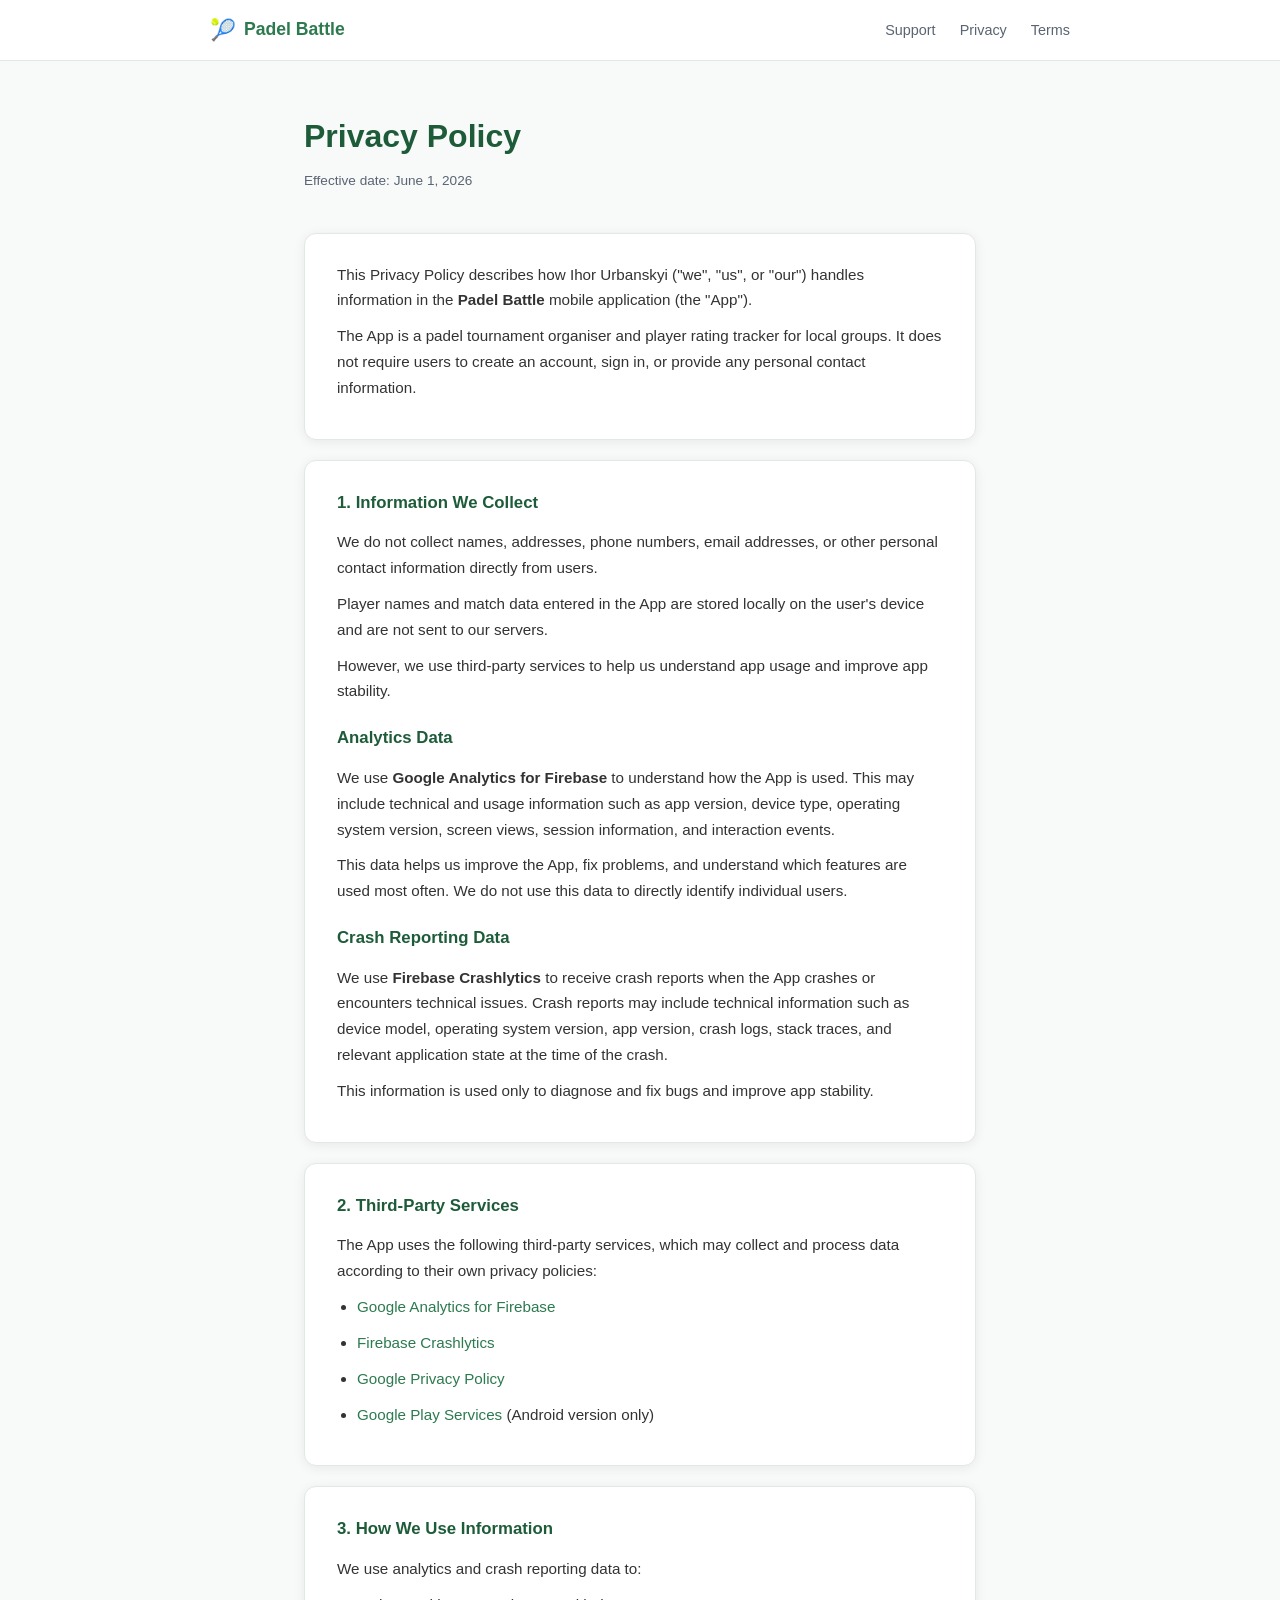
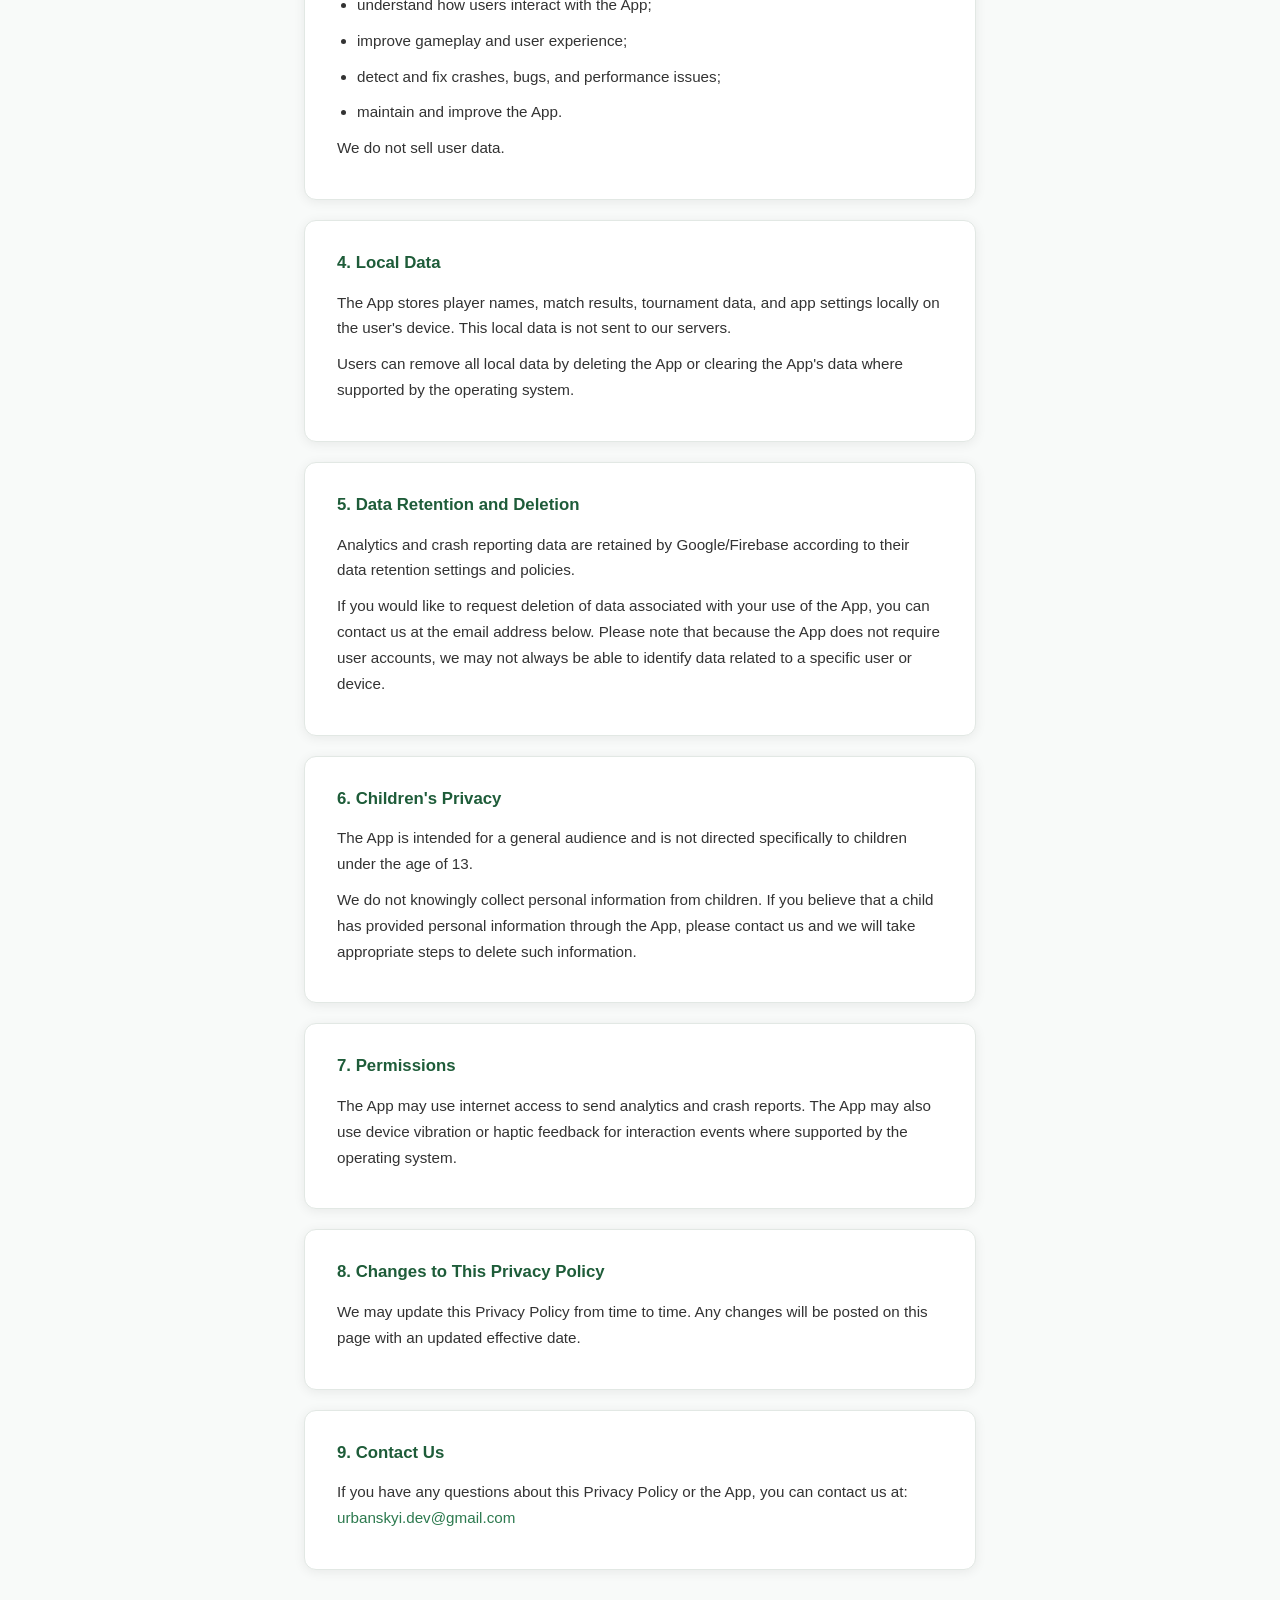
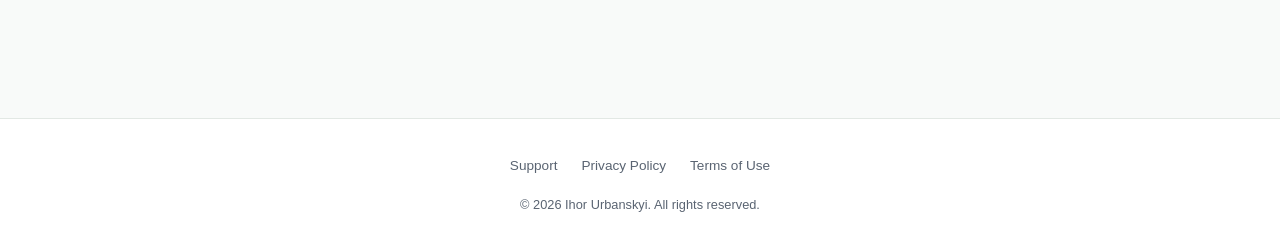
==== privacy-policy.html @ 52462bdc "Initial site — landing, privacy policy, support, terms" ====
<!DOCTYPE html>
<html lang="en">
<head>
  <meta charset="UTF-8" />
  <meta name="viewport" content="width=device-width, initial-scale=1.0" />
  <title>Privacy Policy — Padel Battle</title>
  <meta name="description" content="Privacy Policy for the Padel Battle mobile app." />
  <link rel="stylesheet" href="style.css" />
</head>
<body>

  <nav>
    <div class="nav-inner">
      <a href="index.html" class="nav-logo"><span>🎾</span> Padel Battle</a>
      <ul class="nav-links">
        <li><a href="support.html">Support</a></li>
        <li><a href="privacy-policy.html">Privacy</a></li>
        <li><a href="terms.html">Terms</a></li>
      </ul>
    </div>
  </nav>

  <main class="legal-page">
    <div class="page-header">
      <h1>Privacy Policy</h1>
      <p class="meta">Effective date: June 1, 2026</p>
    </div>

    <div class="legal-section">
      <p>
        This Privacy Policy describes how Ihor Urbanskyi ("we", "us", or "our") handles information
        in the <strong>Padel Battle</strong> mobile application (the "App").
      </p>
      <p>
        The App is a padel tournament organiser and player rating tracker for local groups.
        It does not require users to create an account, sign in, or provide any personal contact information.
      </p>
    </div>

    <div class="legal-section">
      <h2>1. Information We Collect</h2>
      <p>
        We do not collect names, addresses, phone numbers, email addresses, or other personal
        contact information directly from users.
      </p>
      <p>
        Player names and match data entered in the App are stored locally on the user's device
        and are not sent to our servers.
      </p>
      <p>
        However, we use third-party services to help us understand app usage and improve app stability.
      </p>

      <h2 style="margin-top: 20px;">Analytics Data</h2>
      <p>
        We use <strong>Google Analytics for Firebase</strong> to understand how the App is used.
        This may include technical and usage information such as app version, device type, operating
        system version, screen views, session information, and interaction events.
      </p>
      <p>
        This data helps us improve the App, fix problems, and understand which features are used most often.
        We do not use this data to directly identify individual users.
      </p>

      <h2 style="margin-top: 20px;">Crash Reporting Data</h2>
      <p>
        We use <strong>Firebase Crashlytics</strong> to receive crash reports when the App crashes or
        encounters technical issues. Crash reports may include technical information such as device model,
        operating system version, app version, crash logs, stack traces, and relevant application state
        at the time of the crash.
      </p>
      <p>
        This information is used only to diagnose and fix bugs and improve app stability.
      </p>
    </div>

    <div class="legal-section">
      <h2>2. Third-Party Services</h2>
      <p>The App uses the following third-party services, which may collect and process data according to their own privacy policies:</p>
      <ul>
        <li><a href="https://firebase.google.com/policies/analytics" target="_blank" rel="noopener">Google Analytics for Firebase</a></li>
        <li><a href="https://firebase.google.com/support/privacy" target="_blank" rel="noopener">Firebase Crashlytics</a></li>
        <li><a href="https://policies.google.com/privacy" target="_blank" rel="noopener">Google Privacy Policy</a></li>
        <li><a href="https://www.google.com/policies/privacy/" target="_blank" rel="noopener">Google Play Services</a> (Android version only)</li>
      </ul>
    </div>

    <div class="legal-section">
      <h2>3. How We Use Information</h2>
      <p>We use analytics and crash reporting data to:</p>
      <ul>
        <li>understand how users interact with the App;</li>
        <li>improve gameplay and user experience;</li>
        <li>detect and fix crashes, bugs, and performance issues;</li>
        <li>maintain and improve the App.</li>
      </ul>
      <p>We do not sell user data.</p>
    </div>

    <div class="legal-section">
      <h2>4. Local Data</h2>
      <p>
        The App stores player names, match results, tournament data, and app settings locally
        on the user's device. This local data is not sent to our servers.
      </p>
      <p>
        Users can remove all local data by deleting the App or clearing the App's data
        where supported by the operating system.
      </p>
    </div>

    <div class="legal-section">
      <h2>5. Data Retention and Deletion</h2>
      <p>
        Analytics and crash reporting data are retained by Google/Firebase according to their
        data retention settings and policies.
      </p>
      <p>
        If you would like to request deletion of data associated with your use of the App,
        you can contact us at the email address below. Please note that because the App does not
        require user accounts, we may not always be able to identify data related to a specific
        user or device.
      </p>
    </div>

    <div class="legal-section">
      <h2>6. Children's Privacy</h2>
      <p>
        The App is intended for a general audience and is not directed specifically to children
        under the age of 13.
      </p>
      <p>
        We do not knowingly collect personal information from children. If you believe that a child
        has provided personal information through the App, please contact us and we will take
        appropriate steps to delete such information.
      </p>
    </div>

    <div class="legal-section">
      <h2>7. Permissions</h2>
      <p>
        The App may use internet access to send analytics and crash reports.
        The App may also use device vibration or haptic feedback for interaction events
        where supported by the operating system.
      </p>
    </div>

    <div class="legal-section">
      <h2>8. Changes to This Privacy Policy</h2>
      <p>
        We may update this Privacy Policy from time to time. Any changes will be posted on this page
        with an updated effective date.
      </p>
    </div>

    <div class="legal-section">
      <h2>9. Contact Us</h2>
      <p>
        If you have any questions about this Privacy Policy or the App, you can contact us at:<br />
        <a href="mailto:urbanskyi.dev@gmail.com">urbanskyi.dev@gmail.com</a>
      </p>
    </div>
  </main>

  <footer>
    <div class="footer-inner">
      <ul class="footer-links">
        <li><a href="support.html">Support</a></li>
        <li><a href="privacy-policy.html">Privacy Policy</a></li>
        <li><a href="terms.html">Terms of Use</a></li>
      </ul>
      <p class="footer-copy">&copy; 2026 Ihor Urbanskyi. All rights reserved.</p>
    </div>
  </footer>

</body>
</html>
---- style.css ----
:root {
  --green: #2d7a4f;
  --green-light: #3aa063;
  --green-dark: #1e5c39;
  --bg: #f8faf9;
  --surface: #ffffff;
  --text: #1a1a1a;
  --text-muted: #5a6472;
  --border: #e2e8e4;
  --radius: 12px;
  --shadow: 0 2px 12px rgba(0, 0, 0, 0.07);
}

* {
  box-sizing: border-box;
  margin: 0;
  padding: 0;
}

body {
  font-family: -apple-system, BlinkMacSystemFont, "Segoe UI", Roboto, Helvetica, Arial, sans-serif;
  background: var(--bg);
  color: var(--text);
  line-height: 1.7;
  font-size: 16px;
}

/* ── NAV ── */
nav {
  background: var(--surface);
  border-bottom: 1px solid var(--border);
  padding: 0 24px;
  position: sticky;
  top: 0;
  z-index: 100;
}

.nav-inner {
  max-width: 860px;
  margin: 0 auto;
  display: flex;
  align-items: center;
  justify-content: space-between;
  height: 60px;
}

.nav-logo {
  font-weight: 700;
  font-size: 1.1rem;
  color: var(--green);
  text-decoration: none;
  display: flex;
  align-items: center;
  gap: 8px;
}

.nav-logo span {
  font-size: 1.3rem;
}

.nav-links {
  display: flex;
  gap: 24px;
  list-style: none;
}

.nav-links a {
  color: var(--text-muted);
  text-decoration: none;
  font-size: 0.9rem;
  font-weight: 500;
  transition: color 0.2s;
}

.nav-links a:hover {
  color: var(--green);
}

/* ── HERO ── */
.hero {
  background: linear-gradient(135deg, var(--green-dark) 0%, var(--green) 60%, var(--green-light) 100%);
  color: #fff;
  padding: 80px 24px;
  text-align: center;
}

.hero-icon {
  font-size: 4rem;
  margin-bottom: 16px;
  display: block;
}

.hero h1 {
  font-size: 2.8rem;
  font-weight: 800;
  letter-spacing: -0.5px;
  margin-bottom: 16px;
}

.hero p {
  font-size: 1.15rem;
  opacity: 0.9;
  max-width: 520px;
  margin: 0 auto 32px;
}

.badge-row {
  display: flex;
  justify-content: center;
  gap: 16px;
  flex-wrap: wrap;
}

.store-badge {
  display: inline-flex;
  align-items: center;
  gap: 8px;
  background: rgba(255, 255, 255, 0.15);
  border: 1.5px solid rgba(255, 255, 255, 0.35);
  color: #fff;
  text-decoration: none;
  padding: 10px 20px;
  border-radius: 50px;
  font-size: 0.9rem;
  font-weight: 600;
  backdrop-filter: blur(4px);
  transition: background 0.2s, border-color 0.2s;
}

.store-badge:hover {
  background: rgba(255, 255, 255, 0.25);
  border-color: rgba(255, 255, 255, 0.6);
}

/* ── FEATURES ── */
.features {
  padding: 64px 24px;
}

.features-grid {
  max-width: 860px;
  margin: 0 auto;
  display: grid;
  grid-template-columns: repeat(auto-fit, minmax(220px, 1fr));
  gap: 24px;
}

.feature-card {
  background: var(--surface);
  border: 1px solid var(--border);
  border-radius: var(--radius);
  padding: 28px 24px;
  box-shadow: var(--shadow);
}

.feature-card .icon {
  font-size: 2rem;
  margin-bottom: 12px;
  display: block;
}

.feature-card h3 {
  font-size: 1rem;
  font-weight: 700;
  margin-bottom: 6px;
  color: var(--green-dark);
}

.feature-card p {
  font-size: 0.9rem;
  color: var(--text-muted);
}

/* ── LEGAL PAGE ── */
.legal-page {
  max-width: 720px;
  margin: 48px auto;
  padding: 0 24px 80px;
}

.legal-page .page-header {
  margin-bottom: 40px;
}

.legal-page .page-header h1 {
  font-size: 2rem;
  font-weight: 800;
  color: var(--green-dark);
  margin-bottom: 6px;
}

.legal-page .page-header .meta {
  font-size: 0.85rem;
  color: var(--text-muted);
}

.legal-section {
  background: var(--surface);
  border: 1px solid var(--border);
  border-radius: var(--radius);
  padding: 28px 32px;
  margin-bottom: 20px;
  box-shadow: var(--shadow);
}

.legal-section h2 {
  font-size: 1.05rem;
  font-weight: 700;
  color: var(--green-dark);
  margin-bottom: 12px;
}

.legal-section p,
.legal-section li {
  font-size: 0.95rem;
  color: #333;
  margin-bottom: 10px;
}

.legal-section ul,
.legal-section ol {
  padding-left: 20px;
}

.legal-section a {
  color: var(--green);
  text-decoration: none;
}

.legal-section a:hover {
  text-decoration: underline;
}

/* ── SUPPORT PAGE ── */
.support-page {
  max-width: 720px;
  margin: 48px auto;
  padding: 0 24px 80px;
}

.support-page .page-header {
  margin-bottom: 40px;
}

.support-page .page-header h1 {
  font-size: 2rem;
  font-weight: 800;
  color: var(--green-dark);
  margin-bottom: 6px;
}

.support-page .page-header p {
  color: var(--text-muted);
  font-size: 0.95rem;
}

.contact-card {
  background: linear-gradient(135deg, var(--green-dark), var(--green));
  color: #fff;
  border-radius: var(--radius);
  padding: 32px;
  margin-bottom: 32px;
  box-shadow: var(--shadow);
}

.contact-card h2 {
  font-size: 1.2rem;
  font-weight: 700;
  margin-bottom: 8px;
}

.contact-card p {
  opacity: 0.9;
  font-size: 0.95rem;
  margin-bottom: 16px;
}

.contact-card a {
  display: inline-flex;
  align-items: center;
  gap: 6px;
  background: rgba(255, 255, 255, 0.2);
  border: 1.5px solid rgba(255, 255, 255, 0.4);
  color: #fff;
  text-decoration: none;
  padding: 10px 20px;
  border-radius: 50px;
  font-size: 0.9rem;
  font-weight: 600;
  transition: background 0.2s;
}

.contact-card a:hover {
  background: rgba(255, 255, 255, 0.3);
}

.faq-item {
  background: var(--surface);
  border: 1px solid var(--border);
  border-radius: var(--radius);
  padding: 24px 28px;
  margin-bottom: 16px;
  box-shadow: var(--shadow);
}

.faq-item h3 {
  font-size: 0.95rem;
  font-weight: 700;
  color: var(--green-dark);
  margin-bottom: 8px;
}

.faq-item p {
  font-size: 0.9rem;
  color: var(--text-muted);
}

.report-info {
  background: var(--surface);
  border: 1px solid var(--border);
  border-radius: var(--radius);
  padding: 24px 28px;
  margin-bottom: 32px;
  box-shadow: var(--shadow);
}

.report-info h2 {
  font-size: 1.05rem;
  font-weight: 700;
  color: var(--green-dark);
  margin-bottom: 12px;
}

.report-info ul {
  padding-left: 20px;
}

.report-info li {
  font-size: 0.9rem;
  color: var(--text-muted);
  margin-bottom: 6px;
}

/* ── FOOTER ── */
footer {
  background: var(--surface);
  border-top: 1px solid var(--border);
  padding: 32px 24px;
  text-align: center;
}

.footer-inner {
  max-width: 860px;
  margin: 0 auto;
}

.footer-links {
  display: flex;
  justify-content: center;
  gap: 24px;
  flex-wrap: wrap;
  margin-bottom: 16px;
  list-style: none;
}

.footer-links a {
  color: var(--text-muted);
  text-decoration: none;
  font-size: 0.85rem;
  transition: color 0.2s;
}

.footer-links a:hover {
  color: var(--green);
}

.footer-copy {
  font-size: 0.8rem;
  color: var(--text-muted);
}

/* ── RESPONSIVE ── */
@media (max-width: 600px) {
  .hero h1 {
    font-size: 2rem;
  }

  .nav-links {
    gap: 16px;
  }

  .legal-section {
    padding: 20px 18px;
  }
}
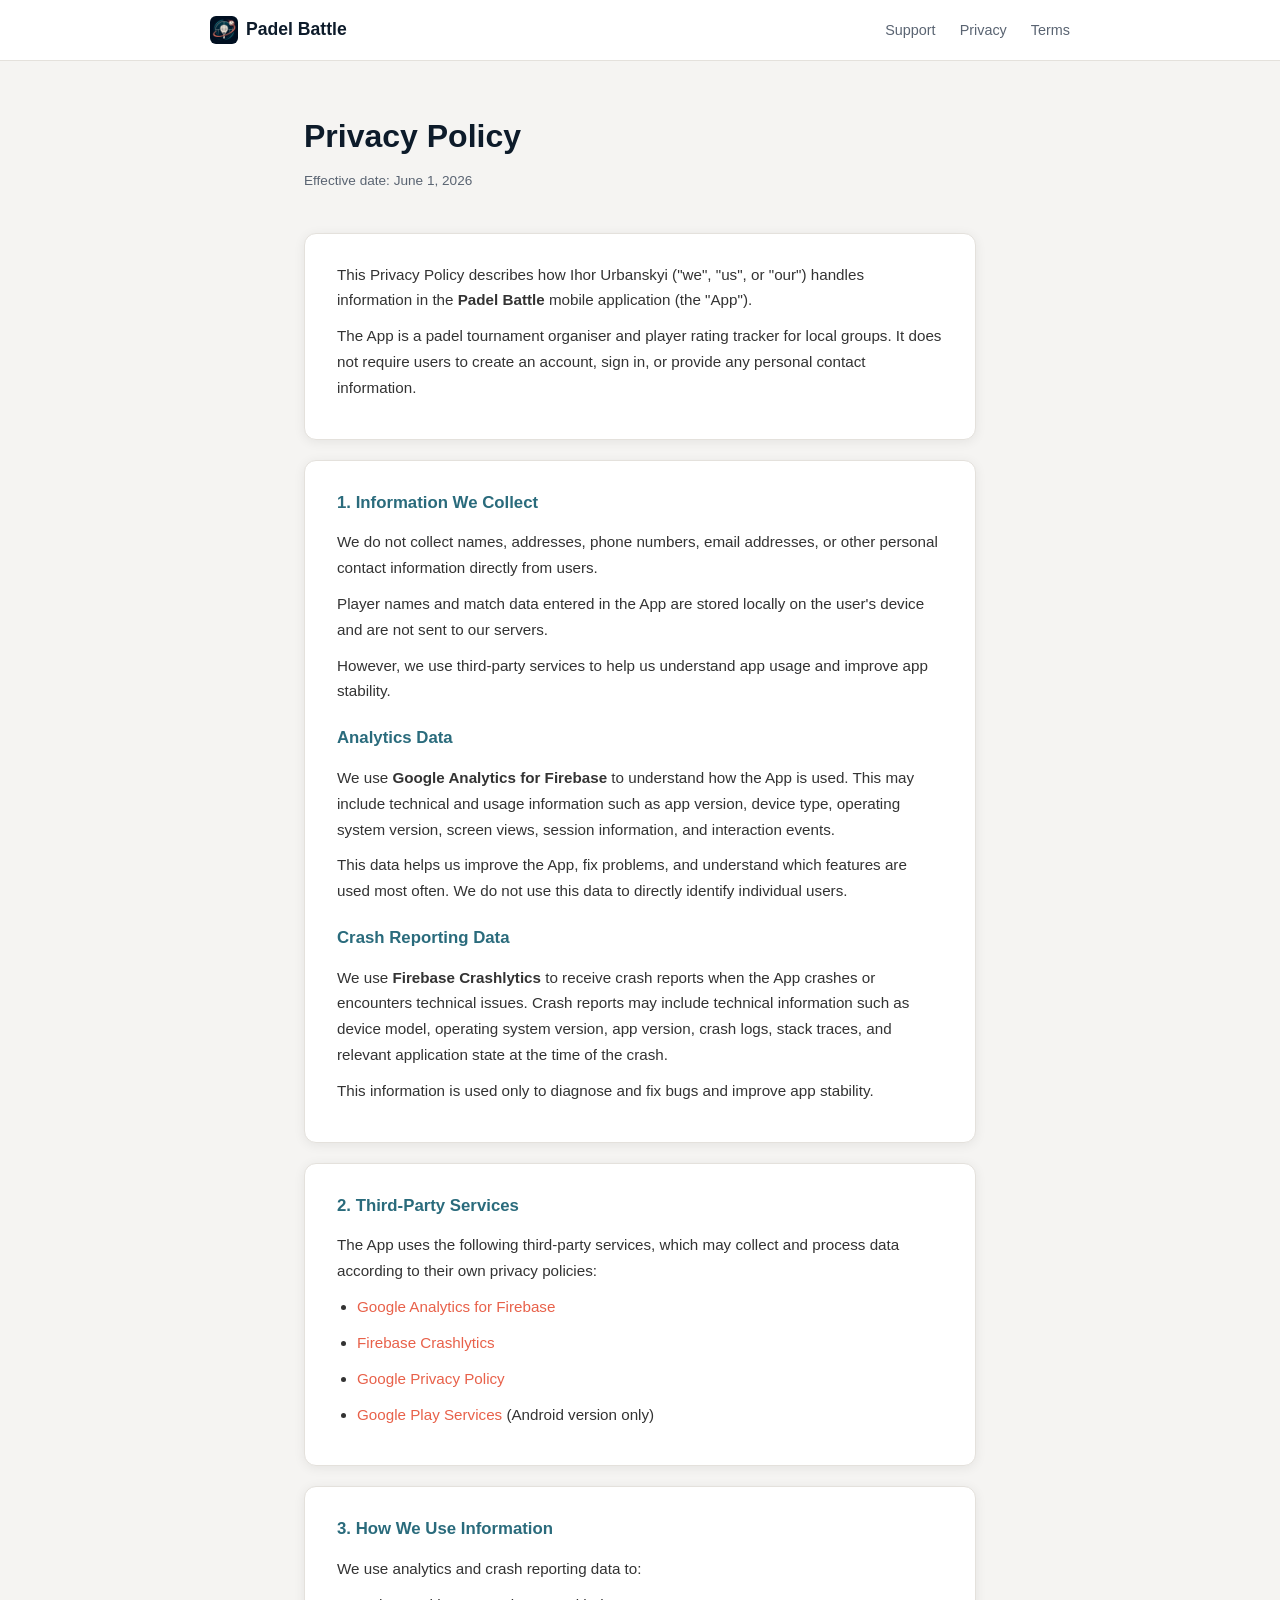
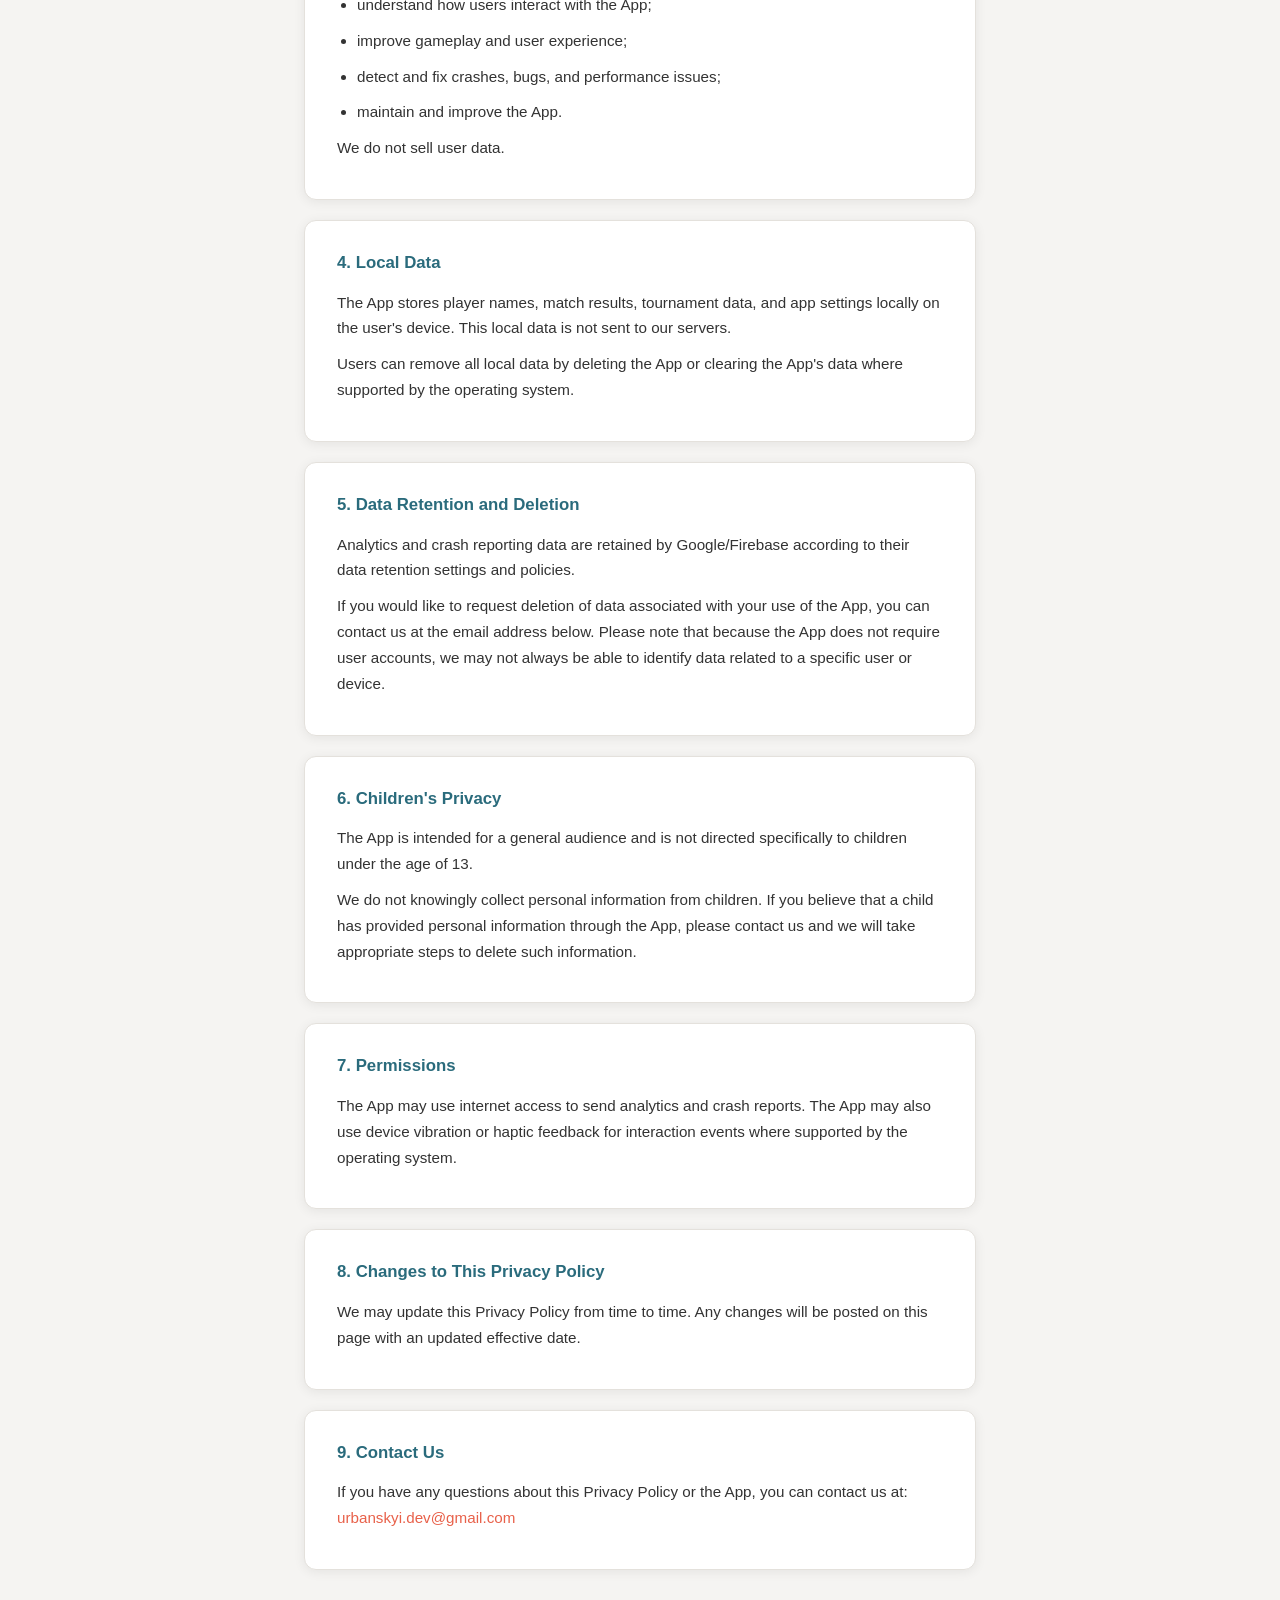
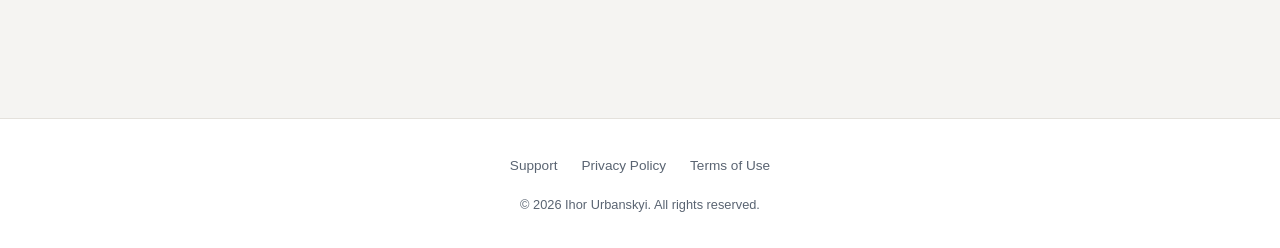
==== commit 27eec1a5: "Rebrand to app colors — navy/teal/coral, app icon" ====
--- a/privacy-policy.html
+++ b/privacy-policy.html
@@ -4,6 +4,7 @@
   <meta charset="UTF-8" />
   <meta name="viewport" content="width=device-width, initial-scale=1.0" />
   <title>Privacy Policy — Padel Battle</title>
+  <link rel="icon" href="app-icon.png" />
   <meta name="description" content="Privacy Policy for the Padel Battle mobile app." />
   <link rel="stylesheet" href="style.css" />
 </head>
@@ -11,7 +12,7 @@
 
   <nav>
     <div class="nav-inner">
-      <a href="index.html" class="nav-logo"><span>🎾</span> Padel Battle</a>
+      <a href="index.html" class="nav-logo"><img src="app-icon.png" alt="Padel Battle" style="width:28px;height:28px;border-radius:6px;"> Padel Battle</a>
       <ul class="nav-links">
         <li><a href="support.html">Support</a></li>
         <li><a href="privacy-policy.html">Privacy</a></li>
@@ -51,7 +52,7 @@
         However, we use third-party services to help us understand app usage and improve app stability.
       </p>
 
-      <h2 style="margin-top: 20px;">Analytics Data</h2>
+      <h2 style="margin-top: 20px; color: var(--teal);">Analytics Data</h2>
       <p>
         We use <strong>Google Analytics for Firebase</strong> to understand how the App is used.
         This may include technical and usage information such as app version, device type, operating
@@ -62,7 +63,7 @@
         We do not use this data to directly identify individual users.
       </p>
 
-      <h2 style="margin-top: 20px;">Crash Reporting Data</h2>
+      <h2 style="margin-top: 20px; color: var(--teal);">Crash Reporting Data</h2>
       <p>
         We use <strong>Firebase Crashlytics</strong> to receive crash reports when the App crashes or
         encounters technical issues. Crash reports may include technical information such as device model,
--- a/style.css
+++ b/style.css
@@ -1,12 +1,16 @@
 :root {
-  --green: #2d7a4f;
-  --green-light: #3aa063;
-  --green-dark: #1e5c39;
-  --bg: #f8faf9;
+  --navy: #0d1b2a;
+  --navy-mid: #152333;
+  --teal: #2a6b7c;
+  --teal-light: #3a8a9e;
+  --coral: #e8614a;
+  --coral-light: #f07a66;
+  --offwhite: #f0ede8;
+  --bg: #f5f4f2;
   --surface: #ffffff;
   --text: #1a1a1a;
   --text-muted: #5a6472;
-  --border: #e2e8e4;
+  --border: #e4e1dc;
   --radius: 12px;
   --shadow: 0 2px 12px rgba(0, 0, 0, 0.07);
 }
@@ -47,7 +51,7 @@
 .nav-logo {
   font-weight: 700;
   font-size: 1.1rem;
-  color: var(--green);
+  color: var(--navy);
   text-decoration: none;
   display: flex;
   align-items: center;
@@ -73,20 +77,19 @@
 }
 
 .nav-links a:hover {
-  color: var(--green);
+  color: var(--coral);
 }
 
 /* ── HERO ── */
 .hero {
-  background: linear-gradient(135deg, var(--green-dark) 0%, var(--green) 60%, var(--green-light) 100%);
+  background: linear-gradient(135deg, var(--navy) 0%, var(--navy-mid) 50%, var(--teal) 100%);
   color: #fff;
   padding: 80px 24px;
   text-align: center;
 }
 
 .hero-icon {
-  font-size: 4rem;
-  margin-bottom: 16px;
+  margin-bottom: 24px;
   display: block;
 }
 
@@ -163,7 +166,7 @@
   font-size: 1rem;
   font-weight: 700;
   margin-bottom: 6px;
-  color: var(--green-dark);
+  color: var(--navy);
 }
 
 .feature-card p {
@@ -185,7 +188,7 @@
 .legal-page .page-header h1 {
   font-size: 2rem;
   font-weight: 800;
-  color: var(--green-dark);
+  color: var(--navy);
   margin-bottom: 6px;
 }
 
@@ -206,7 +209,7 @@
 .legal-section h2 {
   font-size: 1.05rem;
   font-weight: 700;
-  color: var(--green-dark);
+  color: var(--teal);
   margin-bottom: 12px;
 }
 
@@ -223,7 +226,7 @@
 }
 
 .legal-section a {
-  color: var(--green);
+  color: var(--coral);
   text-decoration: none;
 }
 
@@ -245,7 +248,7 @@
 .support-page .page-header h1 {
   font-size: 2rem;
   font-weight: 800;
-  color: var(--green-dark);
+  color: var(--navy);
   margin-bottom: 6px;
 }
 
@@ -255,7 +258,7 @@
 }
 
 .contact-card {
-  background: linear-gradient(135deg, var(--green-dark), var(--green));
+  background: linear-gradient(135deg, var(--navy), var(--teal));
   color: #fff;
   border-radius: var(--radius);
   padding: 32px;
@@ -306,7 +309,7 @@
 .faq-item h3 {
   font-size: 0.95rem;
   font-weight: 700;
-  color: var(--green-dark);
+  color: var(--navy);
   margin-bottom: 8px;
 }
 
@@ -327,7 +330,7 @@
 .report-info h2 {
   font-size: 1.05rem;
   font-weight: 700;
-  color: var(--green-dark);
+  color: var(--navy);
   margin-bottom: 12px;
 }
 
@@ -371,7 +374,7 @@
 }
 
 .footer-links a:hover {
-  color: var(--green);
+  color: var(--coral);
 }
 
 .footer-copy {
